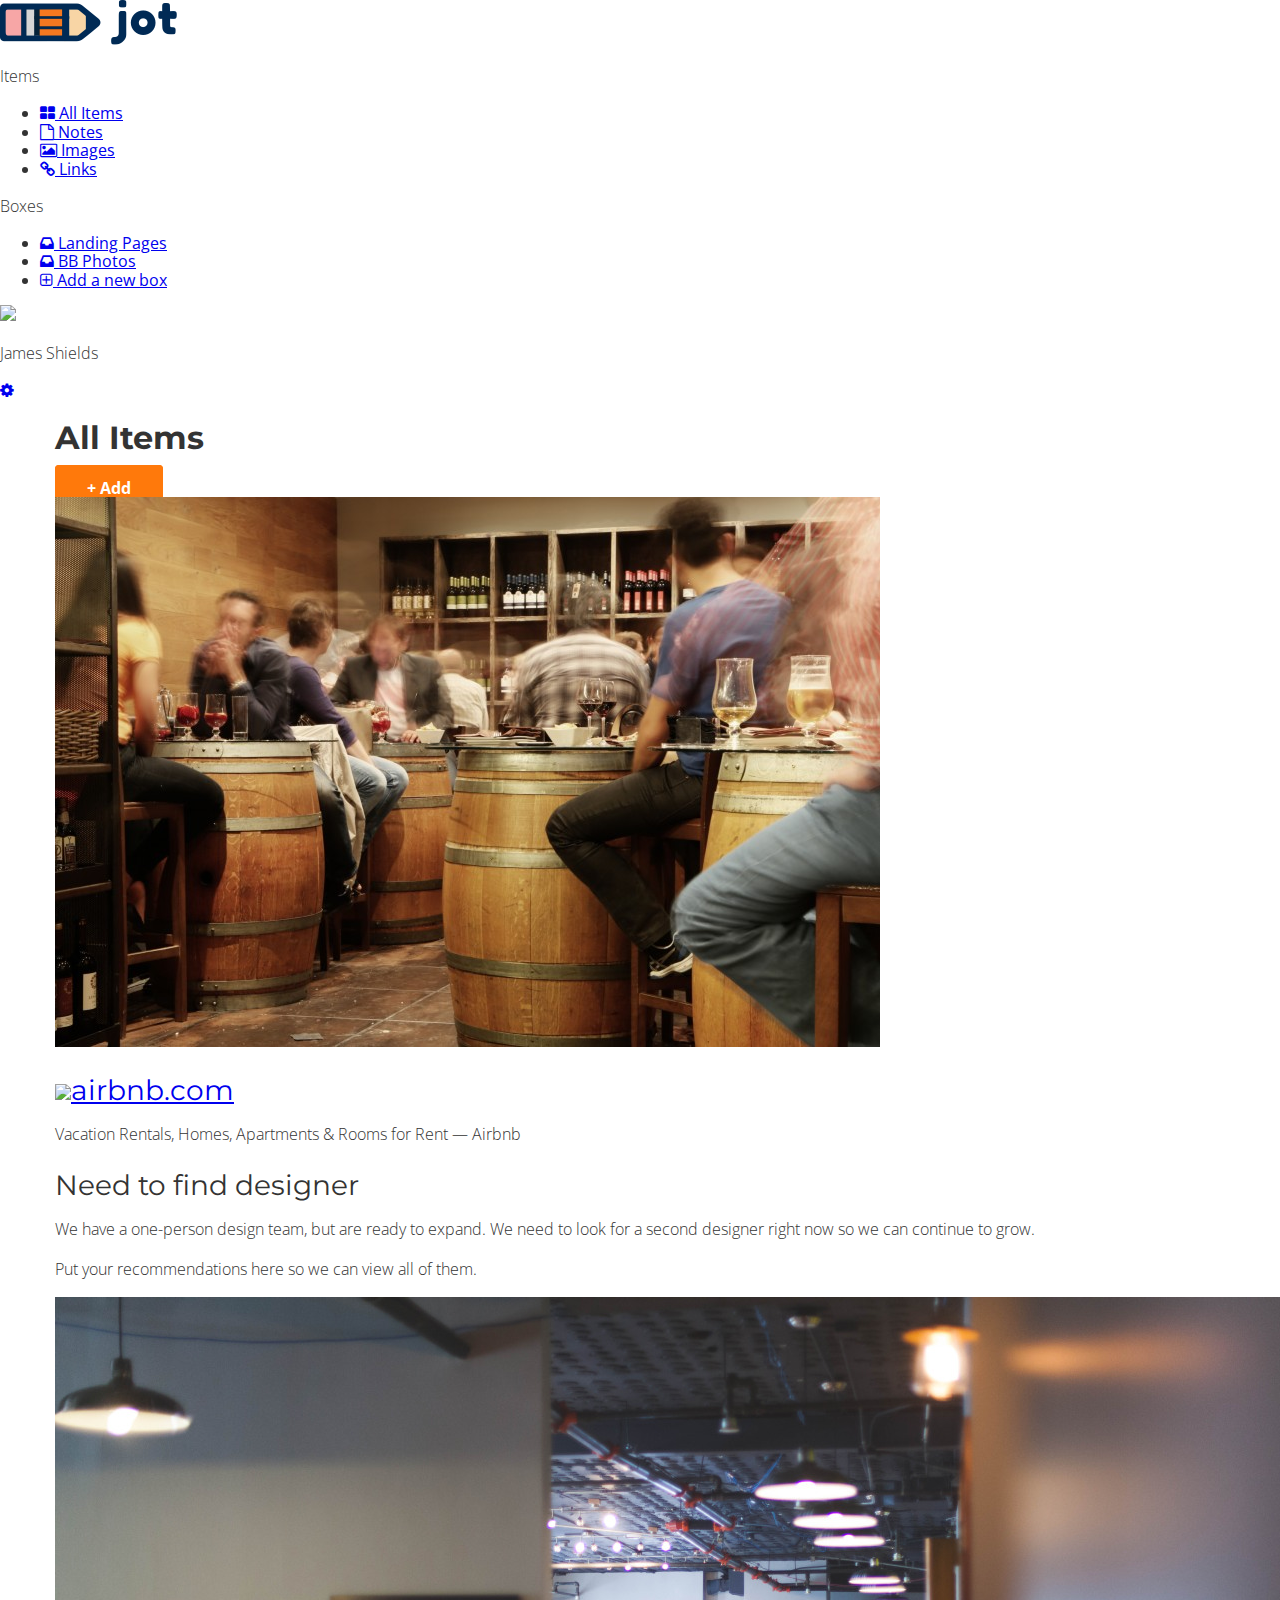
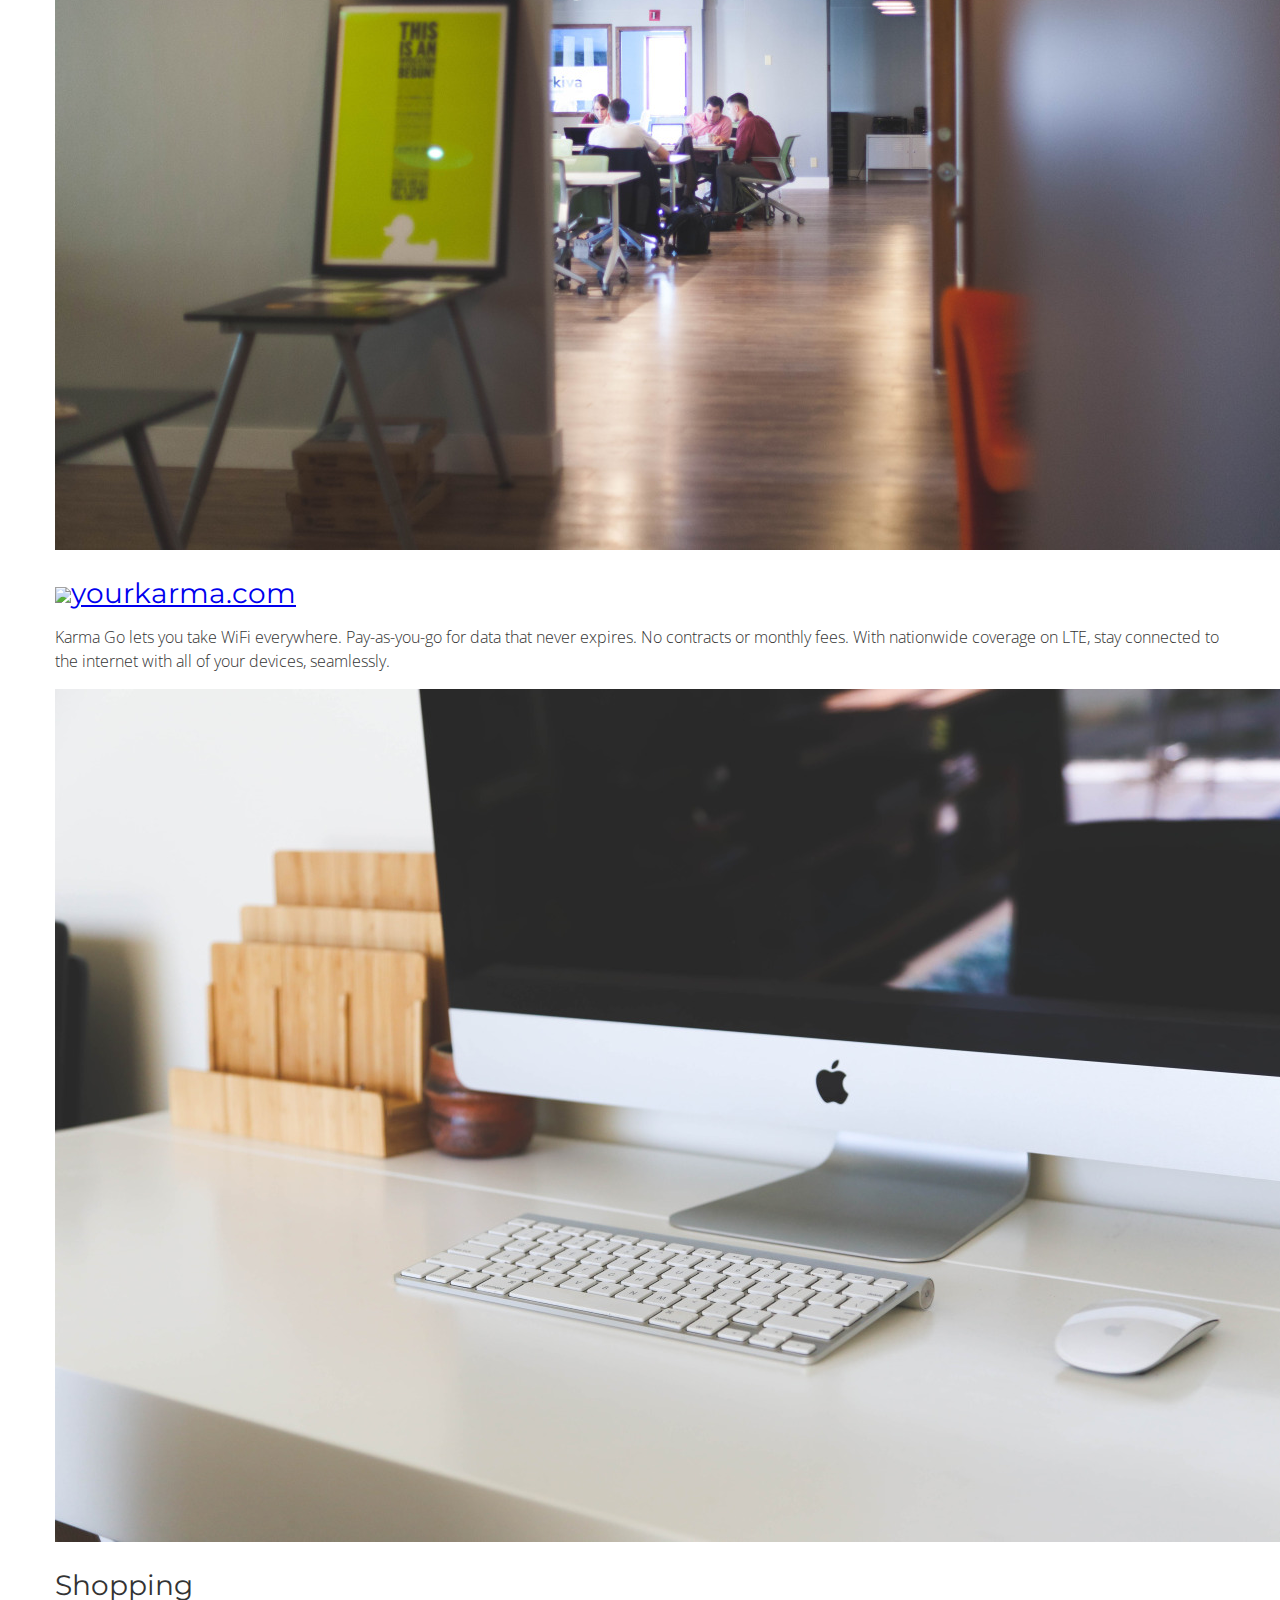
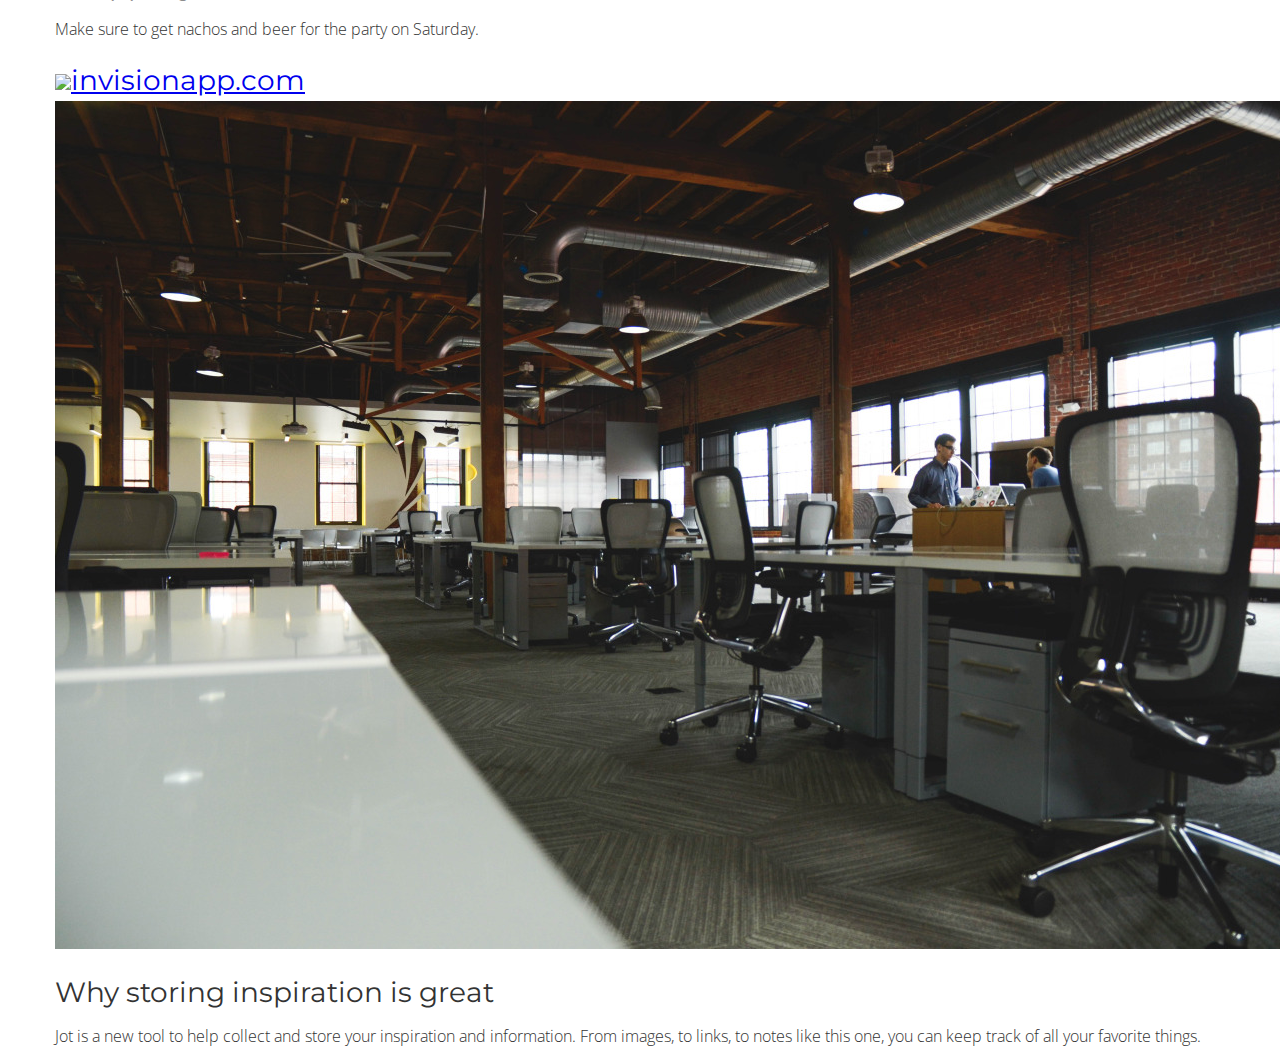
==== dashboard.html @ f3b18cad "Checkpoint 32 completed" ====
<!DOCTYPE html>
<html lang="en-us">
<head>
  <meta http-equiv="X-UA-Compatible" content="IE=Edge">
  <meta name="viewport" content="width=device-width, initial-scale=1">
  <meta charset="UTF-8">

  <title>Dashboard | Jot</title>

  <!-- Google Fonts -->
  <link href="https://fonts.googleapis.com/css?family=Montserrat:400,500,600,700,800|Open+Sans:300,300i,400,400i,600,700" rel="stylesheet">

  <!-- CSS -->
  <link rel="stylesheet" href="css/normalize.css">
  <link rel="stylesheet" href="css/style.css">
  <link rel="stylesheet" href="css/font-awesome.css">

</head>
<body class="dashboard">
   <!-- LEFT NAV -->
   <nav id="left-nav" class="left-nav">
     <a href="#" class="site-logo"><img src="images/site-logo.png" /></a>
     <div class="items">
       <p>Items</p>
       <ul>
         <li><a href="#"><i class="fa fa-th-large"></i> All Items</a></li>
         <li><a href="#"><i class="fa fa-file-o"></i> Notes</a></li>
         <li><a href="#"><i class="fa fa-picture-o"></i> Images</a></li>
         <li><a href="#"><i class="fa fa-link"></i> Links</a></li>
       </ul>
       <p>Boxes</p>
       <ul>
         <li><a href="#"><i class="fa fa-inbox"></i> Landing Pages</a></li>
         <li><a href="#"><i class="fa fa-inbox"></i> BB Photos</a></li>
         <li><a href="#"><i class="fa fa-plus-square-o"></i> Add a new box</a></li>
       </ul>
     </div>
   </div>
 <div class="settings">
   <img src="https://s3.amazonaws.com/uifaces/faces/twitter/jsa/128.jpg">
   <p>James Shields</p>
   <a href="#"><i class="fa fa-cog"></i></a>
 </div>
   </nav>
   <main role="main">
   <!-- Benefits -->
   <section class="content">
     <div class="container">
       <div class="header">
         <h1>All Items</h1>
         <a href="#" class="btn">+ Add</a>
       </div>
     </div>
     <div class="container">
       <div class="content-item">
         <div class="item-box">
           <img src="images/bar.jpg" alt="bar" />
         </div>
       </div>
       <div class="content-item">
         <div class="item-box">
           <h2><img class="favicon" src="https://www.airbnb.com/favicon.ico"><a href="https://www.airbnb.com/" target="_blank">airbnb.com</a></h2>
           <div class="item-box">
             <p>Vacation Rentals, Homes, Apartments &amp; Rooms for Rent &mdash; Airbnb</p>
         </div>
       </div>
       <div class="content-item">
         <div class="item-box">
           <h2>Need to find designer</h2>
           <p>We have a one-person design team, but are ready to expand. We need to look for a second designer right now so we can continue to grow.</p>
           <p>Put your recommendations here so we can view all of them.</p>
         </div>
       </div>
       <div class="content-item">
         <div class="item-box">
           <img src="images/people.jpg" alt="people" />
         </div>
       </div>
       <div class="content-item">
         <div class="item-box">
           <h2><img class="favicon" src="https://www.yourkarma.com/favicon.ico"><a href="https://www.yourkarma.com/" target="_blank">yourkarma.com</a></h2>
             <p>Karma Go lets you take WiFi everywhere. Pay-as-you-go for data that never expires. No contracts or monthly fees. With nationwide coverage on LTE, stay connected to the internet with all of your devices, seamlessly.</p>
         </div>
       </div>
       <div class="content-item">
         <div class="item-box">
           <img src="images/computer.jpg" alt="computer" />
         </div>
       </div>
       <div class="content-item">
         <div class="item-box">
           <h2>Shopping</h2>
           <p>Make sure to get nachos and beer for the party on Saturday.</p>
         </div>
       </div>
       <div class="content-item">
         <div class="item-box">
           <h2><img class="favicon" src="https://www.invisionapp.com/favicon.ico"><a href="https://www.invisionapp.com" target="_blank">invisionapp.com</a></h2>
         </div>
       </div>
       <div class="content-item">
         <div class="item-box">
           <img src="images/office.jpg" alt="office" />
         </div>
       </div>
       <div class="content-item">
         <div class="item-box">
           <h2>Why storing inspiration is great</h2>
           <p>Jot is a new tool to help collect and store your inspiration and information. From images, to links, to notes like this one, you can keep track of all your favorite things.</p>
         </div>
       </div>
     </div>
   </section>
 </main>
</body>
</html>
---- css/style.css ----
html, body {
   overflow-x: hidden;
 }
 body {
   font-family: "Open Sans", Helvetica, Arial, sans-serif;
   color:#333333;
 }
 h1, h2, h3, h4, h5, h6 {
   font-family: "Montserrat", Helvetica, Arial, sans-serif;
 }
 h2 {
   font-size: 28px;
   font-weight: normal;
   margin-bottom: 5px;
 }

 p {
   font-size: 16px;
   line-height: 24px;
   font-weight: 100;
 }

/* GRID */
.container {
  margin-right: auto;
  margin-left: auto;
  padding-left: 15px;
  padding-right: 15px;
  position: relative;
}

.container:before,
.container:after {
  content: " ";
  display: table;
}
.container:after {
  clear: both;
}

/* .one-half, one-third, and .one-fourth STYLES and MEDIA QUERIES */
.one-half, .one-third, .one-fourth {
  width: 96%;
  float: left;
  position: relative;
  min-height: 1px;
  margin: 0 2% 25px;
}

/* Tablet */
@media (min-width: 768px) {
  .container {
    width: 750px;
  }

  .one-half {
    margin: auto;
    width: 50%;
  }
}

/* Laptop */
@media (min-width: 992px) {
  .container {
    width: 970px;
    margin: auto;
  }
  .one-half {
    width: 46%;
  }

  .one-third {
    width: 29.33333%;
  }

  .one-fourth {
    width: 21%;
  }
}

/* Desktop */
@media (min-width: 1200px) {
  .container {
    width: 1170px;
  }

  .one-half {
    width: 50%;
  }
}

/* HEADER Styles and Media Queries */

header {
  color: #FFFFFF;
  background: #318EE4;
  background-image: linear-gradient(206deg, #002A55 0%, #118BFE 100%);
}

header nav {
  padding: 1em 0;
}

/* header nav img styles and media queries */
header nav img {
  display: block;
  margin: auto;
  width: auto;
  height: 50px;
}

@media (min-width: 768px) {
  header nav img {
    margin: 0;
  }
}

/* header nav ul styles and media queries */
header nav ul {
  display: block;
  text-align: center;
  margin: 0;
  padding-right: 35px;
}

@media (min-width: 768px) {
  header nav ul {
  display: inline;
  text-align: right;
  float: right;
  padding-right: 0px;
}
}

header nav ul > li {
  list-style-type: none;
  display: inline-block;
  margin: 0 15px;
}
header nav ul > li.btn-outline {
  padding: 10px 15px;
  border: 2px solid #FFFFFF;
  border-radius: 4px;
}
header nav ul > li.btn-outline:hover {
  background: #FFFFFF;
}
header nav ul > li > a {
  color: #FFFFFF;
  text-decoration: none;
}
header nav ul > li.btn-outline:hover > a {
  color:#34495E;
}

header .hero {
  text-align: center;
  display: block;
  position: relative;
}

/* header .hero h1 styles and media queries */
header .hero h1 {
  font-size: 32px;
  font-weight: normal;
  margin: 15px 0 0;
}

@media (min-width: 768px){
  header .hero h1 {
    font-size: 38px;
    margin: 45px 0 0;
  }
}

@media (min-width: 1200px){
  header .hero h1 {
    font-size: 48px;
  }
}

/* header .hero p styles and media queries */
header .hero p {
  font-size: 16px;
  line-height: 24px;
  font-weight: 100;
  margin: 10px 0 40px;
}

@media (min-width: 768px) {
  header .hero p {
    font-size: 18px;
    line-height: 26px;
  }
}

@media (min-width: 1200px) {
  header .hero p {
    font-size: 22px;
    line-height: 28px;
  }
}
/* header .hero img styles and media queries */
header .hero img {
  display: block;
  margin: 3em auto 0;
  width: auto;
  height: 230px;
}

@media (min-width: 768px){
  header .hero img {
    height: 450px;
  }
}

@media (min-width: 1200px){
  header .hero img {
    height: 500px;
  }
}

/* BUTTONS */

.btn {
  border-radius: 4px;
  color: #FFFFFF;
  font-weight: 700;
  text-decoration: none;
  padding: 10px 30px;
  background: #FF790B;
  border: 2px solid #FF790B;
  box-shadow: 0px 2px 0px 0px #743E11;
}

/* BENEFITS */
.benefits {
  text-align: center;
  display: block;
  position: relative;
}

.benefits ul {
  margin: 0 auto;
  padding: 4em 0;
}

.benefits ul li {
  list-style-type: none;
  display: inline-block;
}

.benefits i {
  color: #118BFE;
  font-size: 60px;
  margin: 0;
  vertical-align: middle;
}

.benefits h2 {
  color: #118BFE;
}

/* PRICING */
.pricing {
  background: #118BFE url("../images/background.png") top center no-repeat;
  background: url("../images/background.png") top center no-repeat, linear-gradient(206deg, #118BFE 0%,#002A55 94%);
  background-size: cover;
  text-align: center;
  padding:4em 0;
}
.pricing h2, .pricing p {
  color: #FFFFFF;
}
.pricing ul {
  margin: 0 auto;
  padding: 2em 0;
}
.pricing ul li {
  list-style-type: none;
}

.box {
  padding:0 15px 15px;
  background: #FFFFFF;
  box-shadow: 0px 2px 4px 0px rgba(0,0,0,0.20);
  min-height: 439px;
  position: relative;
  margin-top: 25px;
}
.box.middle {
  min-height: 485px;
  margin-top: 0px;
}
.box h3 {
  font-family: "Lato", Helvetica, Arial, sans-serif;
  font-weight: 600;
  text-transform: uppercase;
  background: #E2E2E2;
  box-shadow: 0px 1px 2px 0px rgba(0,0,0,0.40);
  left: 0;
  right: 0;
  top: 0;
  text-align: center;
  margin:0 -15px 40px;
  padding:10px 0;
}

.box h4 {
  font-size: 50px;
  font-weight: normal;
  margin: 40px 0 10px;
  color: #118BFE;
}
.box h4 span {
  font-size: 32px;
  vertical-align: top;
}
.box h4 span.month {
  font-family: "Open Sans", Helvetica, Arial, sans-serif;
  font-weight: 100;
  color: #888888;
  font-size: 20px;
  vertical-align: middle;
}
.box ul li {
  font-size: 18px;
  margin-bottom: 20px;
  font-weight: 100;
}
  .box .btn {
    position: absolute;
    bottom: 20px;
    left: 20px;
    right: 20px;
  }
  .small {
    font-size: 12px;
    color: #FEFEFE;
    line-height: 15px;
    font-style: italic;
  }

  @media (min-width: 992px) {
  .box {
    margin: 25px 0;
  }
}

 /* TESTIMONIALS */
.testimonials {
  padding: 4em 0;
  text-align: center;
}
.testimonials h2 {
  color:  #118BFE;
}
.testimonials ul li {
  list-style-type: none;
}
.testimonials blockquote {
  color: #FFFFFF;
  text-align: left;
  font-style: italic;
  background: #002A55;
  position: relative;
  padding: 30px;
  width: auto;
  margin:0;
}
.testimonials blockquote:after {
  top: 100%;
  left: 13%;
  border: solid transparent;
  content: " ";
  height: 0;
  width: 0;
  position: absolute;
  pointer-events: none;
  border-top-color: #002A55;
  border-width: 10px;
  margin-left: -10px;
}
  .testimonials img {
  height: 65px;
  width: 65px;
  border-radius: 50%;
  float: left;
  display: inline-block;
  margin: 20px 10px 0 0;
}
.testimonials p.name {
  float: left;
  display: inline-block;
  text-align: left;
  font-size: 12px;
  margin-top: 30px;
}

.testimonials .one-fourth:nth-child(even) {
  position: relative;
  bottom: -20px;
}


/*Call to Action*/
.bottom-signup {
  padding: 2em 0 4em 0;
  text-align: center;
  color: #FFFFFF;
  height: 125px;
  background: #118BFE;
  background-image: linear-gradient(206deg, #002A55 0%, #118BFE 100%);
}
.bottom-signup p {
  margin: 0px 0 30px;
}

/* FOOTER */

/* Footer styles and media queries */
footer {
  background-color: #002A55;
  background-image: linear-gradient(to top, #118BFE 0%, #118BFE 50%, #002A55 50%, #4495E 100%);
  color: #FFFFFF;
  height: 150px;
  position: relative;
  overflow: hidden;
  z-index: 0;
  padding: 2em 0;
}

  @media (min-width: 992px) {
    footer {
      background: color: #118BFE;
      background-image: linear-gradient(to left,
          #118BFE 0%, #118BFE 33.33337%, #002A55 33.33337%, #002A55 100%);
      height: 100px;
      padding: 0;
    }
}
/* footer p, footer nav ul styles and media queries */
footer p, footer nav ul {
  font-size: 14px;
  font-weight: 100;
  text-align: center;
  margin: 10px auto 0;
}

@media (min-width: 992px) {
  footer p, footer nav ul {
    padding: 2em 0;
    text-align: left;
  }
}

footer nav ul li {
  list-style-type: none;
  display: inline;
}

footer nav ul li a {
  color: #FFFFFF;
  text-decoration: none;
}

/* footer .logo styles and media queries */
footer .logo {
  color: #ffffff;
  display: block;
  margin: auto;
  width: auto;
  height: 50px;
  padding-top: 10px;
}
@media (min-width: 992px) {
footer .logo {
  margin: 0 auto;
  display: block;
}
}

/* Right footer block on larger devices */
@media (min-width: 992px) {
  footer .right-footer-block {
    background-color: #118BFE;
    height: 100px;
    padding: 22px 0;
  }
}
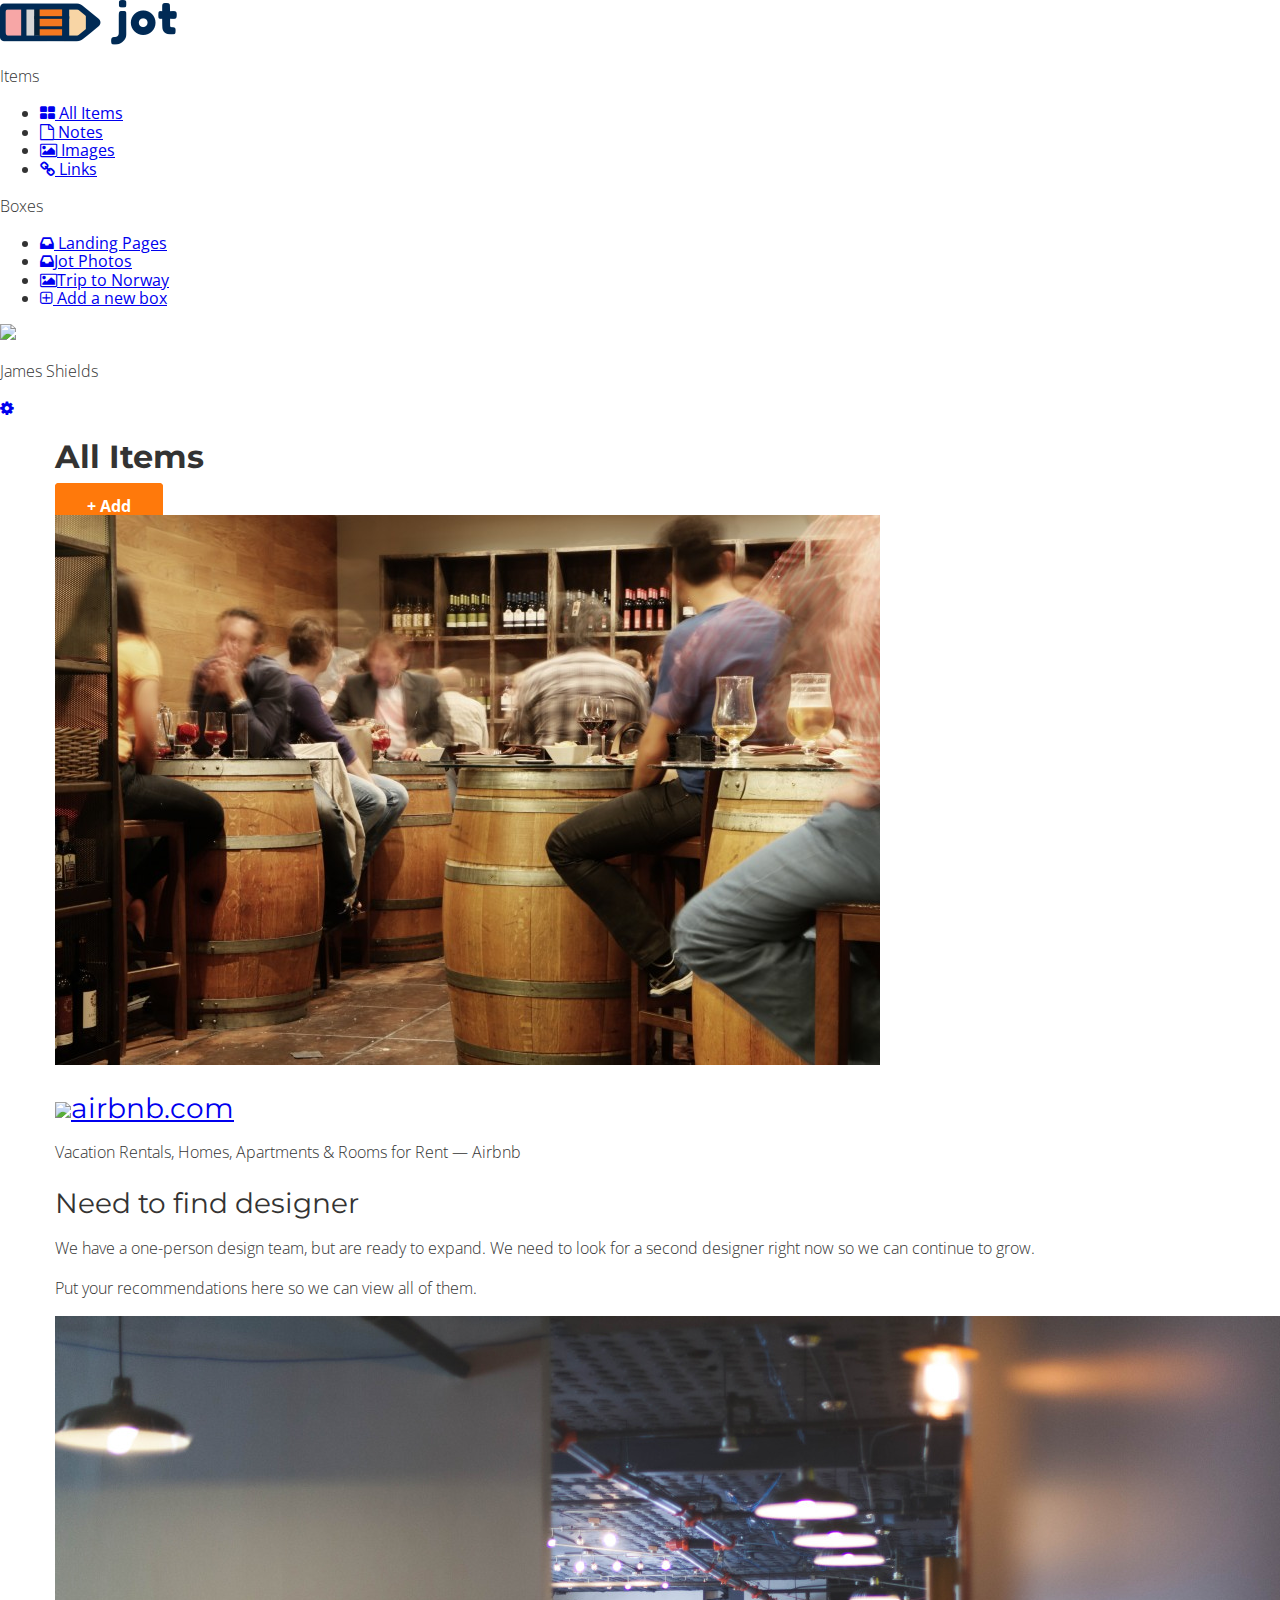
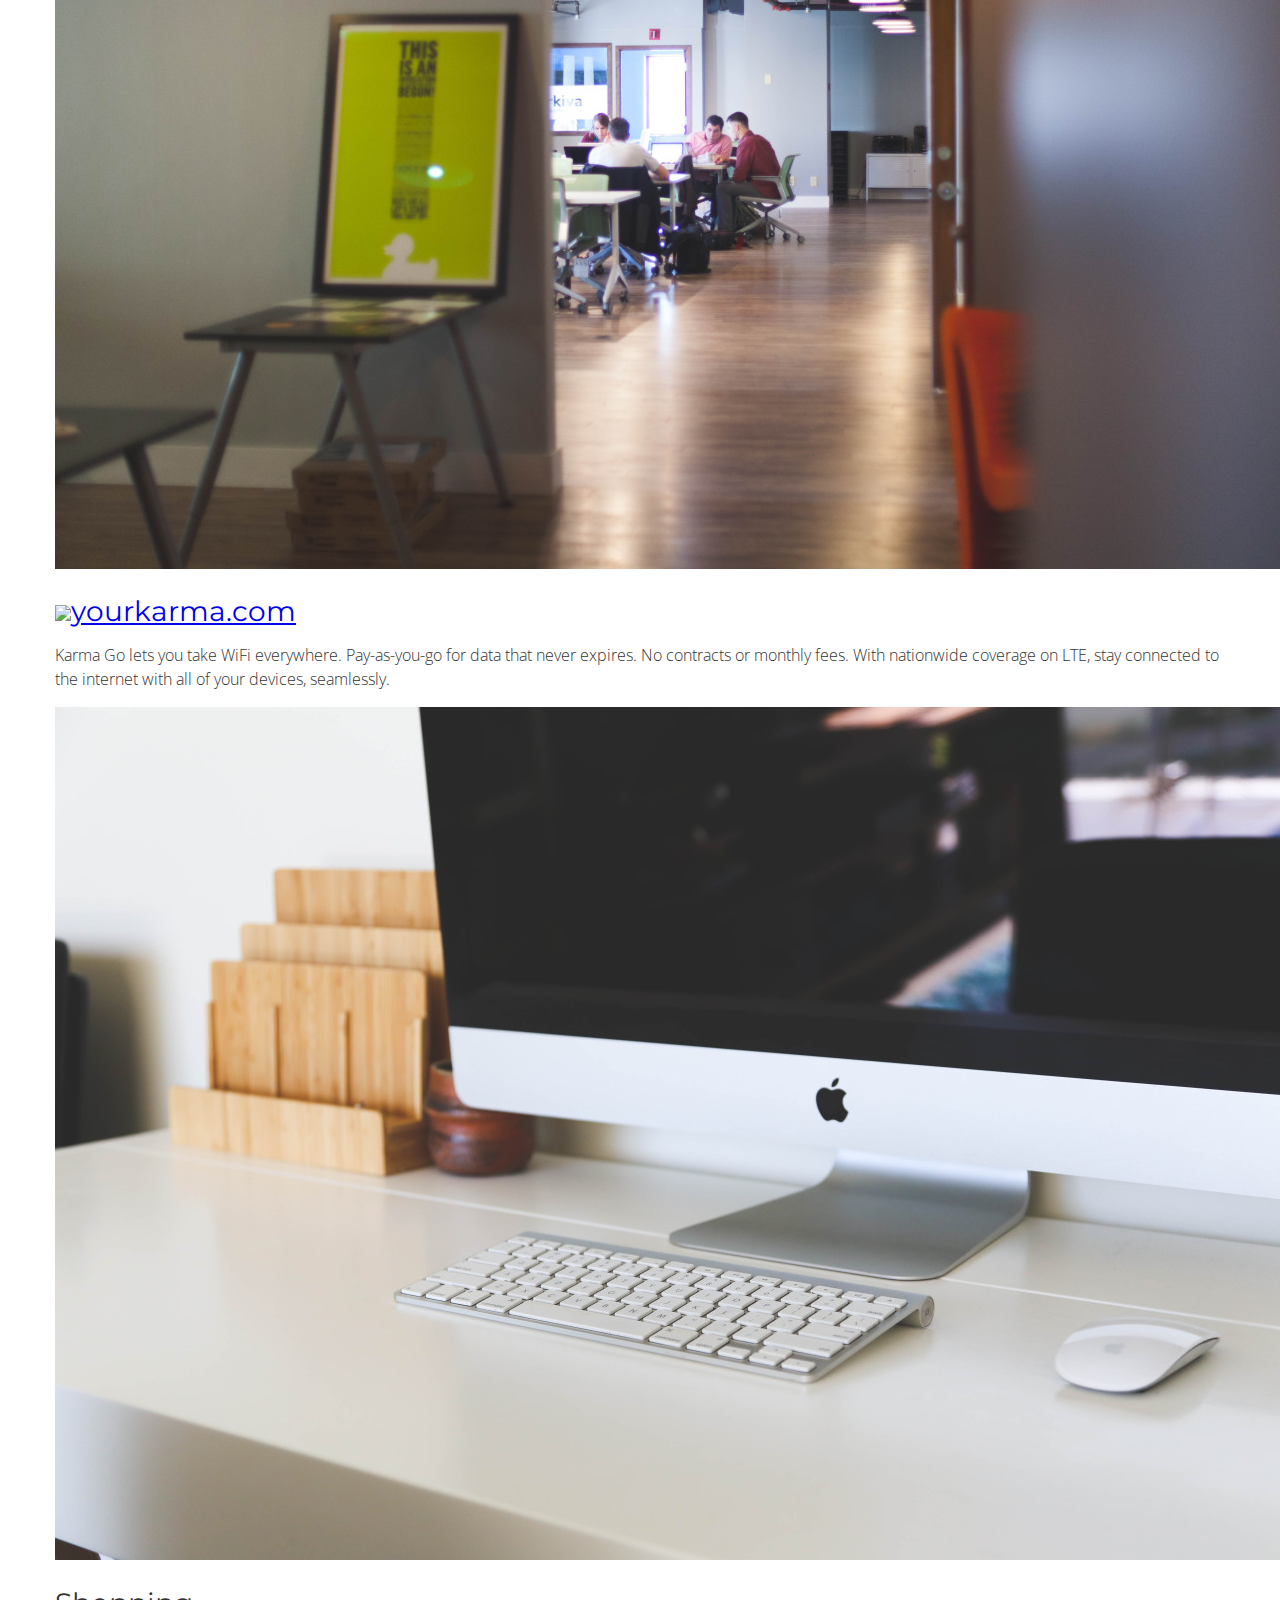
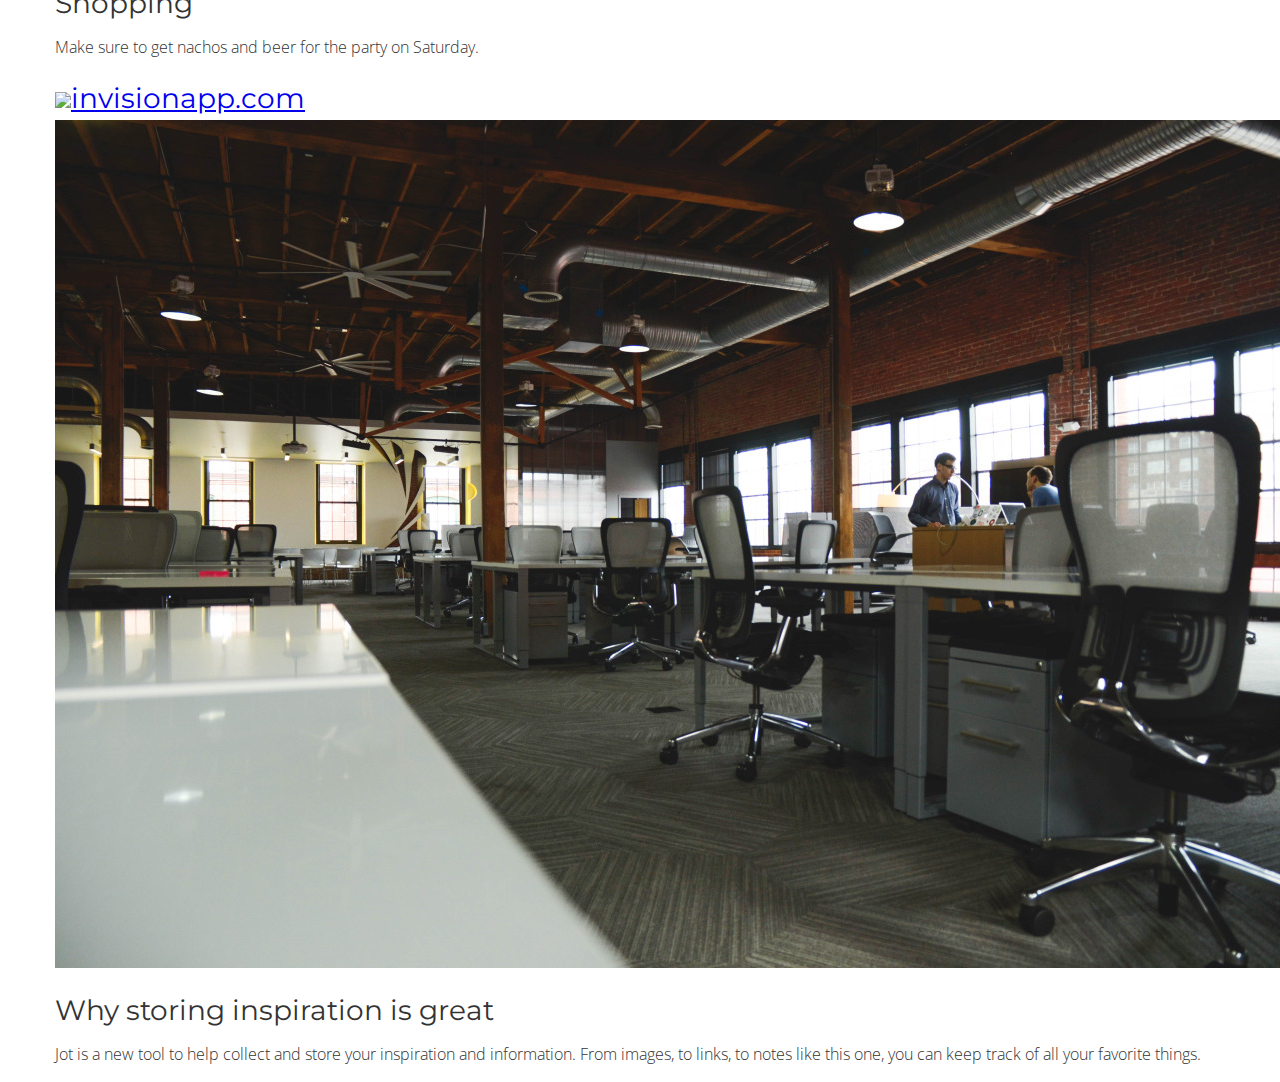
==== commit b3bedc5f: "Dashboard html completed" ====
--- a/dashboard.html
+++ b/dashboard.html
@@ -31,7 +31,8 @@
        <p>Boxes</p>
        <ul>
          <li><a href="#"><i class="fa fa-inbox"></i> Landing Pages</a></li>
-         <li><a href="#"><i class="fa fa-inbox"></i> BB Photos</a></li>
+         <li><a href="#"><i class="fa fa-inbox"></i>Jot Photos</a></li>
+         <li><a href="norway.html"><i class="fa fa-picture-o"></i>Trip to Norway</a></li>
          <li><a href="#"><i class="fa fa-plus-square-o"></i> Add a new box</a></li>
        </ul>
      </div>
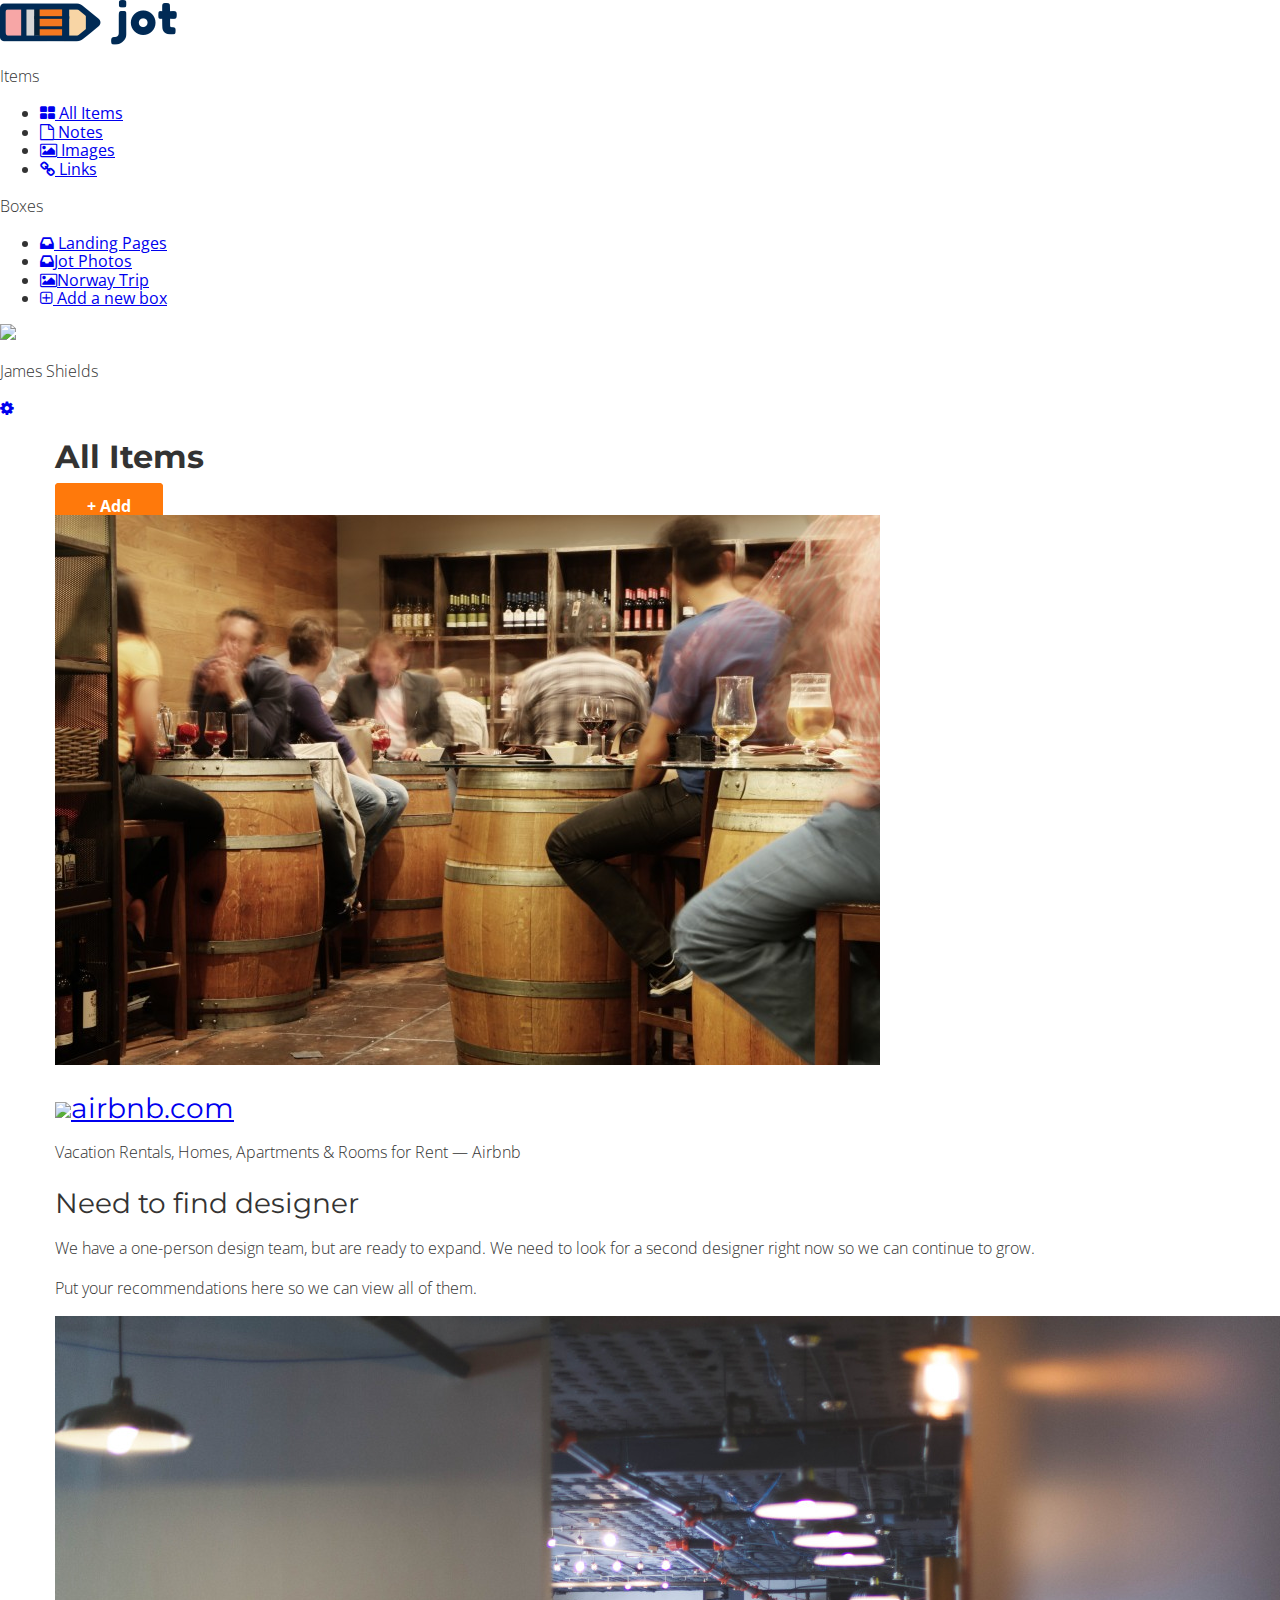
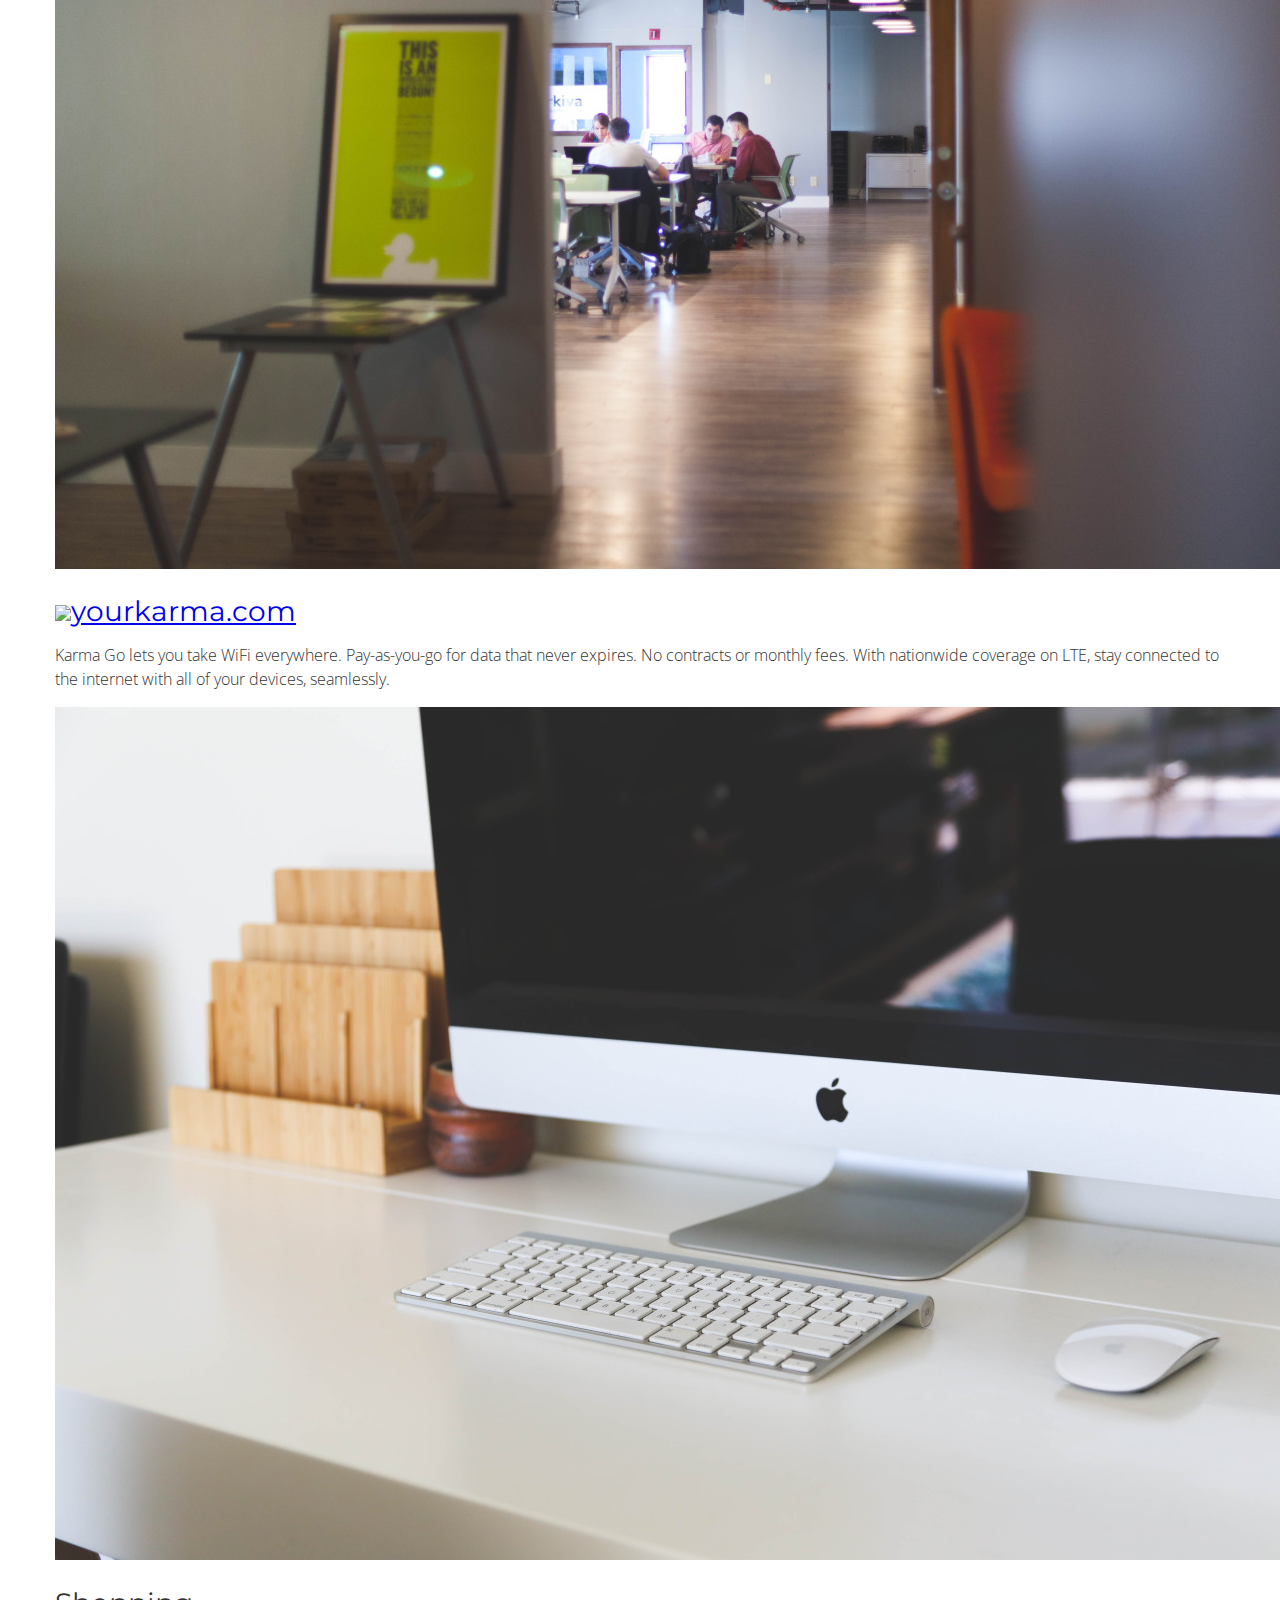
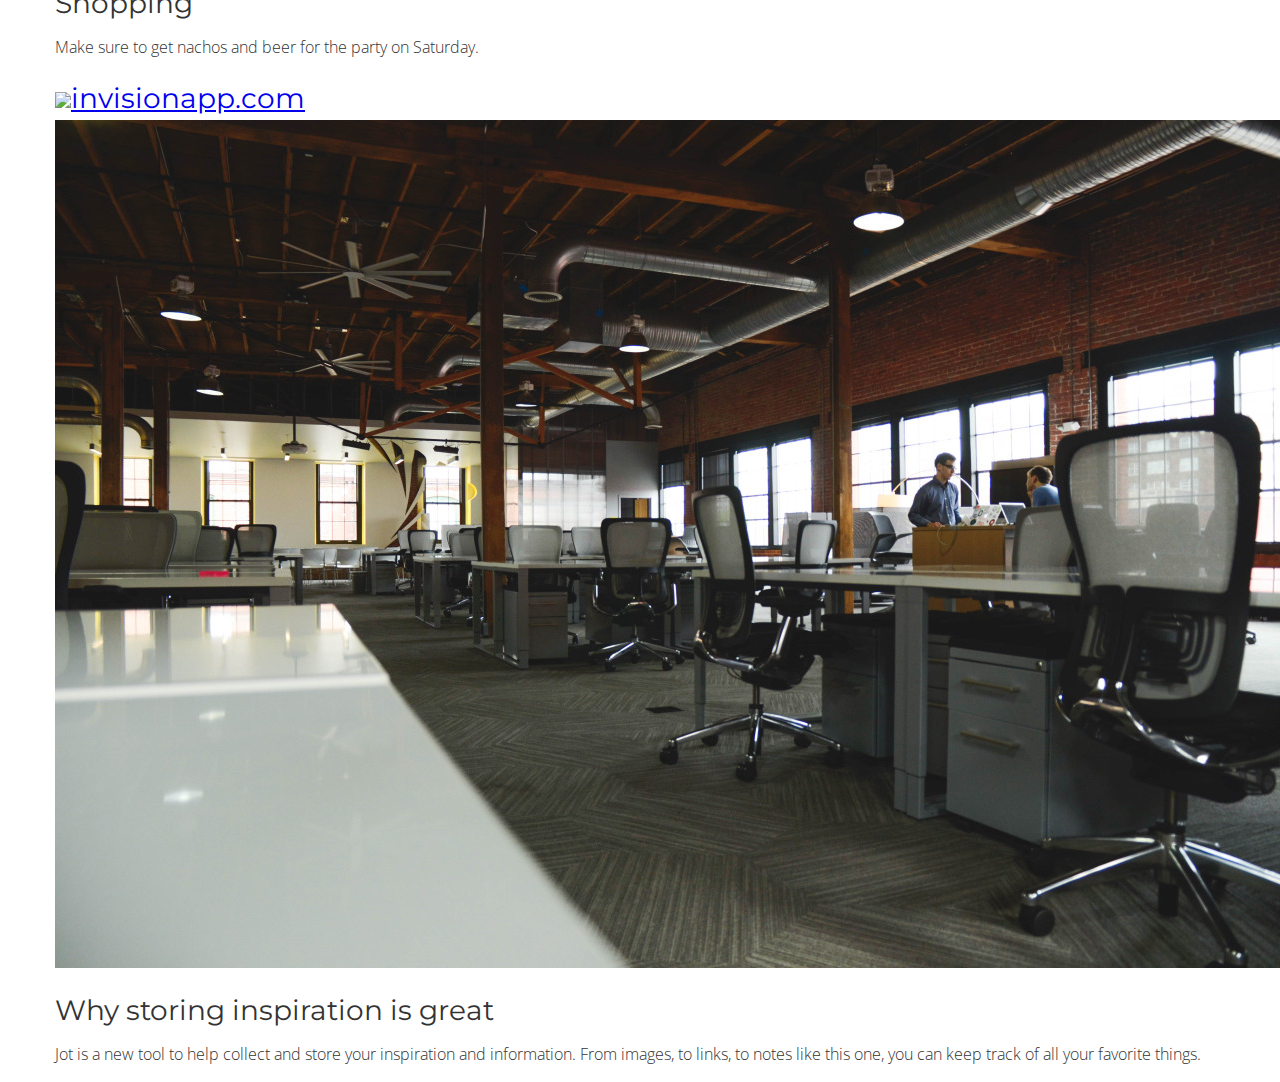
==== commit a87a0a78: "small edits" ====
--- a/dashboard.html
+++ b/dashboard.html
@@ -32,7 +32,7 @@
        <ul>
          <li><a href="#"><i class="fa fa-inbox"></i> Landing Pages</a></li>
          <li><a href="#"><i class="fa fa-inbox"></i>Jot Photos</a></li>
-         <li><a href="norway.html"><i class="fa fa-picture-o"></i>Trip to Norway</a></li>
+         <li><a href="norway.html"><i class="fa fa-picture-o"></i>Norway Trip</a></li>
          <li><a href="#"><i class="fa fa-plus-square-o"></i> Add a new box</a></li>
        </ul>
      </div>
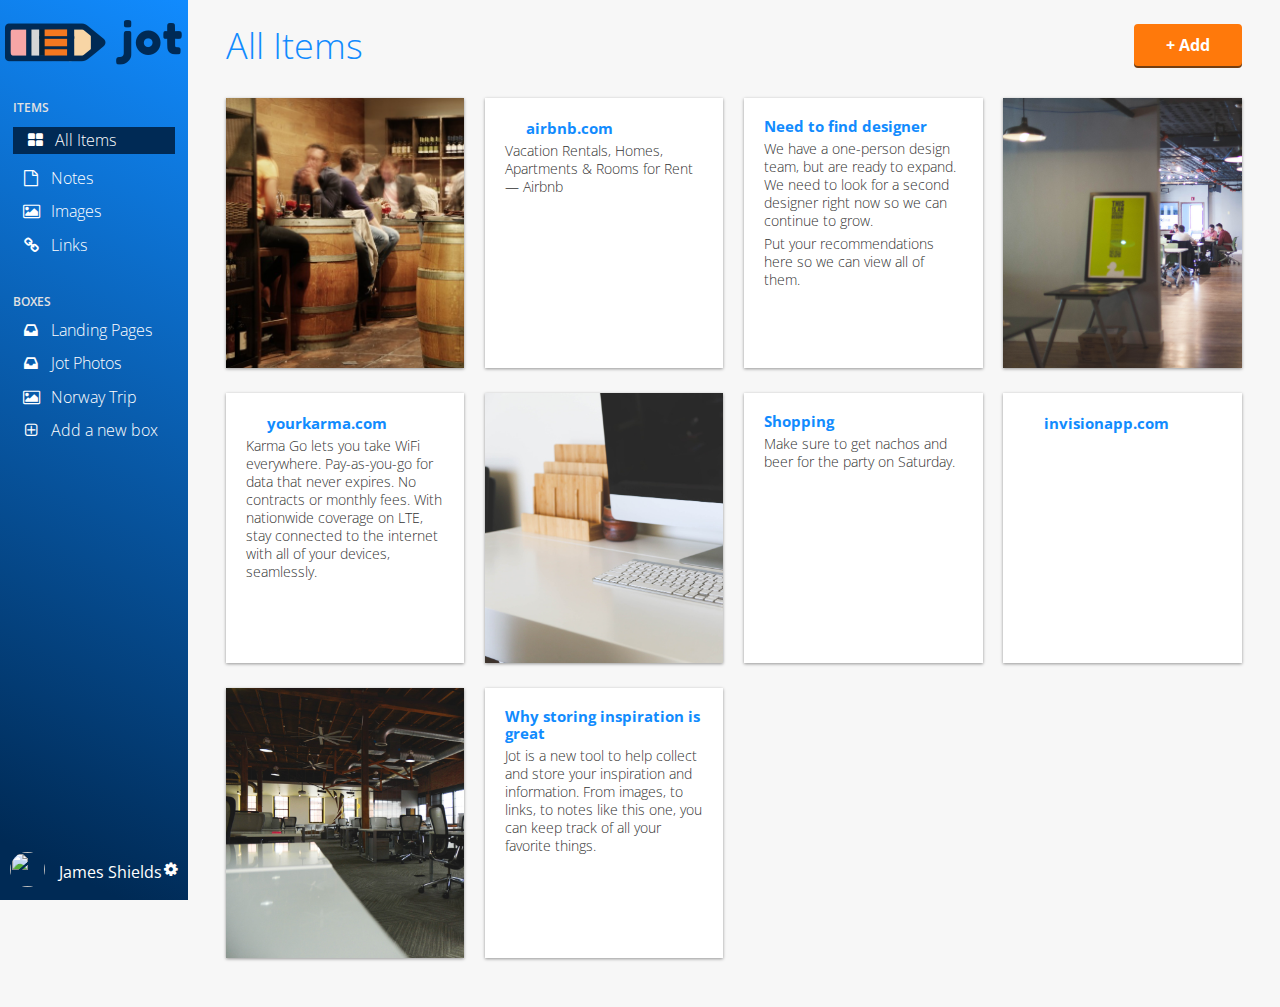
==== commit 51551301: "Dashboard styling completed" ====
--- a/dashboard.html
+++ b/dashboard.html
@@ -23,7 +23,7 @@
      <div class="items">
        <p>Items</p>
        <ul>
-         <li><a href="#"><i class="fa fa-th-large"></i> All Items</a></li>
+         <li class="active"><a href="#"><i class="fa fa-th-large"></i> All Items</a></li>
          <li><a href="#"><i class="fa fa-file-o"></i> Notes</a></li>
          <li><a href="#"><i class="fa fa-picture-o"></i> Images</a></li>
          <li><a href="#"><i class="fa fa-link"></i> Links</a></li>
@@ -31,8 +31,8 @@
        <p>Boxes</p>
        <ul>
          <li><a href="#"><i class="fa fa-inbox"></i> Landing Pages</a></li>
-         <li><a href="#"><i class="fa fa-inbox"></i>Jot Photos</a></li>
-         <li><a href="norway.html"><i class="fa fa-picture-o"></i>Norway Trip</a></li>
+         <li><a href="#"><i class="fa fa-inbox"></i> Jot Photos</a></li>
+         <li><a href="norway.html"><i class="fa fa-picture-o"></i> Norway Trip</a></li>
          <li><a href="#"><i class="fa fa-plus-square-o"></i> Add a new box</a></li>
        </ul>
      </div>
@@ -61,7 +61,6 @@
        <div class="content-item">
          <div class="item-box">
            <h2><img class="favicon" src="https://www.airbnb.com/favicon.ico"><a href="https://www.airbnb.com/" target="_blank">airbnb.com</a></h2>
-           <div class="item-box">
              <p>Vacation Rentals, Homes, Apartments &amp; Rooms for Rent &mdash; Airbnb</p>
          </div>
        </div>
--- a/css/style.css
+++ b/css/style.css
@@ -420,14 +420,13 @@
 
 /* Footer styles and media queries */
 footer {
-  background-color: #002A55;
-  background-image: linear-gradient(to top, #118BFE 0%, #118BFE 50%, #002A55 50%, #4495E 100%);
+  background-color: #C6E4FF;
   color: #FFFFFF;
-  height: 150px;
+  height: 200px;
   position: relative;
   overflow: hidden;
   z-index: 0;
-  padding: 2em 0;
+  padding: 0;
 }
 
   @media (min-width: 992px) {
@@ -442,9 +441,16 @@
 /* footer p, footer nav ul styles and media queries */
 footer p, footer nav ul {
   font-size: 14px;
+  color: #333333;
   font-weight: 100;
   text-align: center;
   margin: 10px auto 0;
+}
+
+@media (min-width: 992px) {
+  footer p, footer nav ul {
+    color: #FFFFFF;
+  }
 }
 
 @media (min-width: 992px) {
@@ -460,8 +466,14 @@
 }
 
 footer nav ul li a {
-  color: #FFFFFF;
+  color: #333333;
   text-decoration: none;
+}
+
+@media (min-width: 992px) {
+  footer nav ul li a {
+    color: #FFFFFF;
+  }
 }
 
 /* footer .logo styles and media queries */
@@ -471,12 +483,13 @@
   margin: auto;
   width: auto;
   height: 50px;
-  padding-top: 10px;
+  padding: 5px;
 }
 @media (min-width: 992px) {
 footer .logo {
   margin: 0 auto;
   display: block;
+  padding-bottom: 30px;
 }
 }
 
@@ -488,3 +501,237 @@
     padding: 22px 0;
   }
 }
+
+  /* DASHBOARD */
+
+  .dashboard {
+    background: #F7F7F7;
+  }
+
+  .left-nav {
+    height: 100vh;
+    width: 14.66666667%;
+    color: #FFFFFF;
+    background: #118BFE;
+    background-image: linear-gradient(206deg, #118BFE 0%, #002A55 94%);
+    float: left;
+    position: fixed;
+    display: block;
+  }
+
+  .left-nav .site-logo {
+   padding: 20px 0;
+   display: block;
+   text-align: center;
+ }
+ .left-nav .items {
+   padding: 0 7%;
+ }
+ .left-nav .items p {
+   font-weight: 600;
+   text-transform: uppercase;
+   font-size: 12px;
+   color: #E2E2E2;
+   line-height: 15px;
+ }
+ .left-nav .items ul {
+   margin: 0 0 40px;
+   padding: 0;
+ }
+ .left-nav .items ul li {
+   list-style-type: none;
+   margin-bottom: 15px;
+ }
+ .left-nav .items ul li a {
+   color: #FFFFFF;
+   text-decoration: none;
+   font-weight: 100;
+   padding-left: 10px;
+ }
+ .left-nav .items ul li a i {
+   width: 16px;
+   text-align: center;
+   margin-right: 8px;
+ }
+
+ .active {
+   background-color: #002A55;
+   padding: 4px;
+ }
+
+ /* LEFT NAVBAR SETTINGS */
+ .left-nav .settings {
+   position: absolute;
+   width: 100%;
+   bottom: 0;
+   left: 0;
+   right: 0;
+   padding: 10px 0;
+ }
+ .left-nav .settings img {
+   height: 35px;
+   width: 35px;
+   border-radius: 50%;
+   margin-left: 10px;
+   display: inline-block;
+ }
+ .left-nav .settings p {
+   display: inline-block;
+   vertical-align: top;
+   padding-top: 8px;
+   font-weight: 400;
+   margin: 0 0 0 10px;
+ }
+ .left-nav .settings a {
+   color: #FFFFFF;
+   text-decoration: none;
+   text-align: right;
+   float: right;
+   margin-right: 10px;
+   margin-top: 8px;
+ }
+
+ /* CONTENT */
+
+ /* .content styles and media queries */
+.content {
+  padding: 6em 1% 1.5em;
+  float: right;
+  width: 98%;
+  position: relative;
+}
+/* Larger Mobile Device */
+@media (min-width:460px) {
+  .content {
+    padding: 1.5em 1%;
+    float: right;
+    width: 90%;
+    position: relative;
+  }
+}
+/* Tablet */
+@media (min-width:768px) {
+  .content {
+    padding: 1.5em 5%;
+    float: right;
+    width: 90%;
+    position: relative;
+  }
+}
+
+/* Laptops and Desktops */
+ @media (min-width:992px) {
+   .content {
+     padding: 1.5em 1%;
+     float: right;
+     width: 83.33333333%;
+     position: relative;
+   }
+ }
+
+.content .header {
+  margin: 0 1% 20px;
+}
+.content .header h1 {
+  font-family: "Open Sans", Helvetica, Arial, sans-serif;
+  font-weight: 100;
+  margin: 0 0 30px;
+  font-size: 36px;
+  color: #118BFE;
+  line-height: 44px;
+  float: left;
+  display: inline-block;
+}
+.content .header > a {
+  float: right;
+}
+
+/* .content-item styles and media queries */
+.content-item {
+  width: 96%;
+  margin: 0 2% 25px;
+  float: left;
+  display: block;
+}
+
+/* .content-item Larger Mobile Devices */
+ @media (min-width:460px) {
+   .content-item {
+     width: 46%;
+     margin: 0 2% 25px;
+     float: left;
+     display: block;
+   }
+ }
+/*Tablet*/
+ @media (min-width:768px) {
+   .content-item {
+     width: 31.33333%;
+     margin: 0 1% 25px;
+   }
+ }
+
+/* Laptop and Desktop */
+@media (min-width:992px) {
+.content-item {
+  width: 23%;
+  margin: 0 1% 25px;
+}
+}
+.item-box {
+  display: block;
+  height: 230px;
+  background: #FFFFFF;
+  box-shadow: 0px 1px 3px 0px rgba(0,0,0,0.40);
+  position: relative;
+  overflow: hidden;
+  padding: 20px;
+}
+
+/* .content > .container media queries */
+/* Tablet */
+ @media (min-width:768px) {
+   .content > .container {
+     width: 700px;
+   }
+ }
+/* Laptops and Desktops */
+ @media (min-width:992px) {
+   .content > .container {
+     width: auto;
+   }
+ }
+
+ .item-box > img {
+   position: absolute;
+   height: 100%;
+   width: auto;
+   top: 0;
+   left: 0;
+   right: 0;
+ }
+ .item-box h2 {
+   font-family: 'Open Sans', Helvetica, Arial, sans-serif;
+   font-weight: 700;
+   color: #118BFE;
+   font-size: 15px;
+   line-height: 17px;
+   margin: 0;
+ }
+ .item-box h2 a {
+   color: #118BFE;
+   text-decoration: none;
+ }
+ .item-box h2 img {
+   width: 16px;
+   height: 16px;
+   position: relative;
+   top: 2px;
+   margin-right: 5px;
+ }
+ .item-box p {
+   font-size: 14px;
+   color: #333333;
+   line-height: 18px;
+   margin: 5px 0 0;
+ }
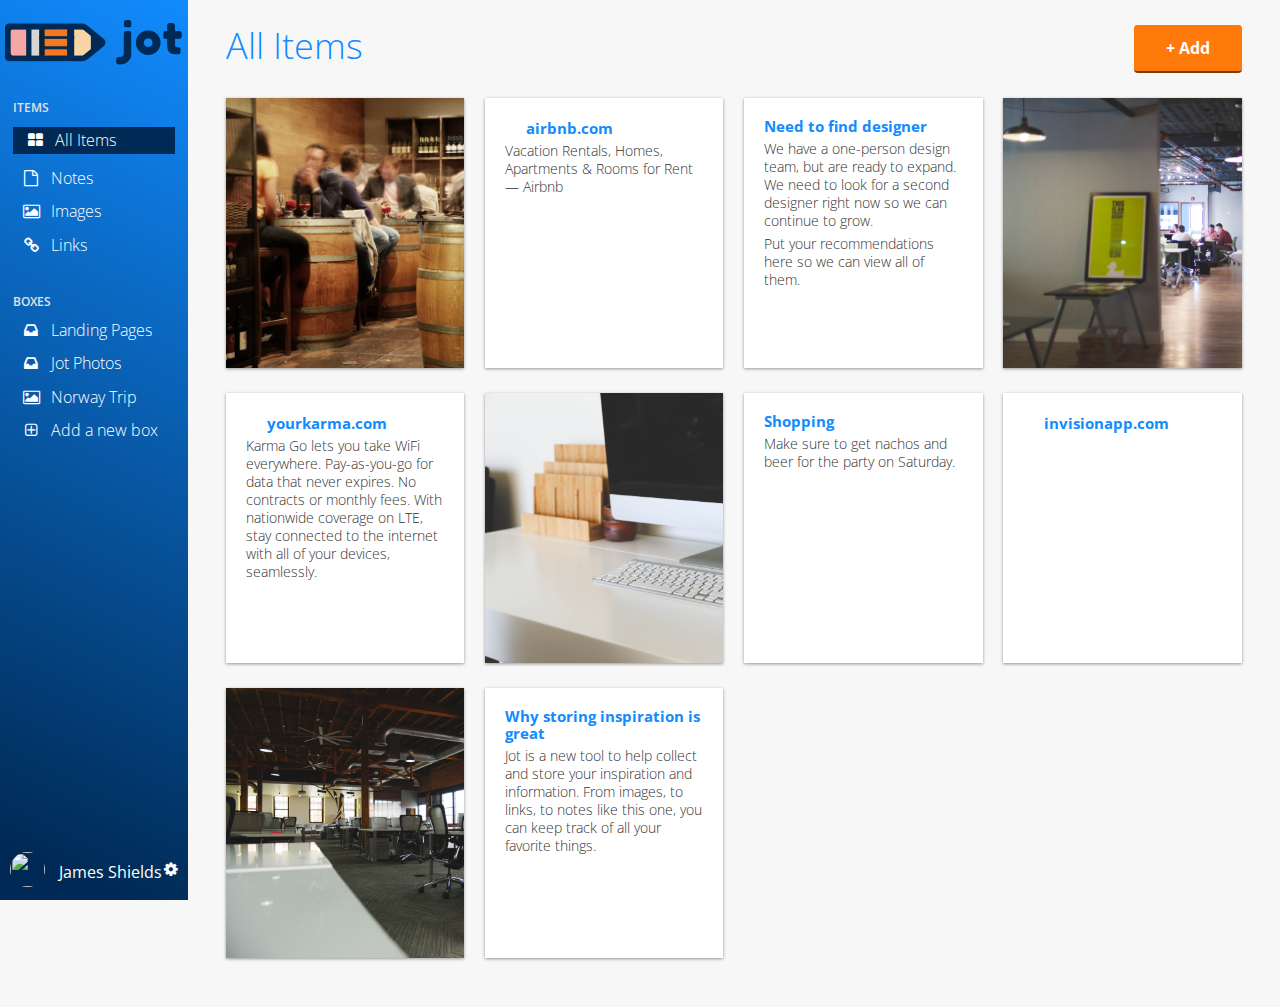
==== commit fc2a2b36: "Checkpoint 34 completed" ====
--- a/dashboard.html
+++ b/dashboard.html
@@ -14,9 +14,12 @@
   <link rel="stylesheet" href="css/normalize.css">
   <link rel="stylesheet" href="css/style.css">
   <link rel="stylesheet" href="css/font-awesome.css">
+  <link rel="stylesheet" href="css/dropit.css">
 
 </head>
 <body class="dashboard">
+  <!-- RESPONSIVE NAV -->
+  <a href="#" class="hamburger" id="menu">&#9776;</a>
    <!-- LEFT NAV -->
    <nav id="left-nav" class="left-nav">
      <a href="#" class="site-logo"><img src="images/site-logo.png" /></a>
@@ -49,7 +52,16 @@
      <div class="container">
        <div class="header">
          <h1>All Items</h1>
-         <a href="#" class="btn">+ Add</a>
+         <ul class="menu">
+            <li>
+              <a href="#" class="btn">+ Add</a>
+              <ul>
+                  <li><a href="#"><i class="fa fa-file-o"></i> Note</a></li>
+                  <li><a href="#"><i class="fa fa-picture-o"></i> Image</a></li>
+                  <li><a href="#"><i class="fa fa-link"></i> Link</a></li>
+              </ul>
+            </li>
+          </ul>
        </div>
      </div>
      <div class="container">
@@ -112,5 +124,13 @@
      </div>
    </section>
  </main>
+ <script src="js/jquery-3.2.1.min.js"></script>
+ <script src="js/dropit.js"></script>
+   <script type="text/javascript">
+     $(".menu").dropit();
+     $("#menu").click(function(){
+       $("#left-nav").toggleClass("open", 200);
+     });
+   </script>
 </body>
 </html>
--- a/css/style.css
+++ b/css/style.css
@@ -507,17 +507,83 @@
   .dashboard {
     background: #F7F7F7;
   }
-
   .left-nav {
-    height: 100vh;
-    width: 14.66666667%;
-    color: #FFFFFF;
-    background: #118BFE;
-    background-image: linear-gradient(206deg, #118BFE 0%, #002A55 94%);
-    float: left;
-    position: fixed;
-    display: block;
-  }
+     height: 100vh;
+     height: 100%;
+     width:14.66666667%;
+     width:280px;
+     color:#FFFFFF;
+     background: #118BFE;
+     background-image: linear-gradient(206deg, #118BFE 0%, #002A55 94%);
+     float:left;
+     position: fixed;
+     position:absolute;
+     display:block;
+     -webkit-transition: all 0.3s ease-in-out;
+     -moz-transition: all 0.3s ease-in-out;
+     -o-transition: all 0.3s ease-in-out;
+     transition: all 0.3s ease-in-out;
+     transform: translate(-280px,0);
+       -webkit-transform: translate(-280px,0); /** Chrome & Safari **/
+       -o-transform: translate(-280px,0); /** Opera **/
+       -moz-transform: translate(-280px,0); /** Firefox **/
+   }
+
+   .left-nav.open {
+     display:block;
+   width:280px;
+   background: #118BFE;
+   background-image: linear-gradient(206deg, #118BFE 0%, #002A55 94%);
+   -webkit-transition: all 0.3s ease-in-out;
+   -moz-transition: all 0.3s ease-in-out;
+   -o-transition: all 0.3s ease-in-out;
+   transition: all 0.3s ease-in-out;
+   transform: translate(0,0);
+     -webkit-transform: translate(0,0); /** Chrome & Safari **/
+     -o-transform: translate(0,0); /** Opera **/
+     -moz-transform: translate(0,0); /** Firefox **/
+     z-index: 100;
+   }
+
+   .hamburger {
+     position:absolute;
+     z-index: 1000;
+     background:#118BFE;
+     color:#FFF;
+     text-decoration: none;
+     font-size: 22px;
+     padding: 10px 15px;
+     border-radius: 4px;
+     left: 5px;
+     top: 15px;
+   }
+
+   @media (min-width:992px) {
+   .left-nav {
+     height: 100vh;
+     width:14.66666667%;
+     color:#FFFFFF;
+     background: #34495E;
+     background-image: linear-gradient(206deg, #118BFE 0%, #002A55 94%);
+     float:left;
+     position: fixed;
+     display:block;
+     transform: translate(0,0);
+     -webkit-transform: translate(0,0); /** Chrome & Safari **/
+     -o-transform: translate(0,0); /** Opera **/
+     -moz-transform: translate(0,0); /** Firefox **/
+   }
+   .left-nav.open {
+     width:14.66666667%;
+     transform: translate(0,0);
+     -webkit-transform: translate(0,0); /** Chrome & Safari **/
+     -o-transform: translate(0,0); /** Opera **/
+     -moz-transform: translate(0,0); /** Firefox **/
+   }
+   .hamburger {
+     display:none;
+   }
+ }
 
   .left-nav .site-logo {
    padding: 20px 0;
--- a/css/dropit.css
+++ b/css/dropit.css
@@ -0,0 +1,65 @@
+/*
+ * Dropit v1.1.0
+ * http://dev7studios.com/dropit
+ *
+ * Copyright 2012, Dev7studios
+ * Free to use and abuse under the MIT license.
+ * http://www.opensource.org/licenses/mit-license.php
+ */
+
+/* These styles assume you are using ul and li */
+.dropit {
+  list-style: none;
+  padding: 0;
+  margin: 0;
+  margin: 15px 0 0;
+  float: right;
+  display: inline-block;
+}
+.dropit .dropit-trigger { position: relative; }
+.dropit .dropit-submenu {
+  position: absolute;
+  top: 100%;
+  left: 0; /* dropdown left or right */
+  right: 0; /* dropdown left or right */
+  z-index: 1000;
+  display: none;
+  min-width: 150px;
+  min-width: 100px;
+  list-style: none;
+  padding: 0;
+  padding: 20px;
+  margin: 0;
+  margin: 20px 0 0;
+}
+.dropit .dropit-open .dropit-submenu {
+  display: block;
+   background: #FFFFFF;
+   box-shadow: 0px 2px 4px 0px rgba(0,0,0,0.30);
+   border-radius: 4px;
+}
+ .dropit .dropit-open .dropit-submenu:after {
+  content: " ";
+  position: absolute;
+  border-style: solid;
+  border-width: 0 8px 8px;
+  border-color: #FFFFFF transparent;
+  display: block;
+  width: 0;
+  z-index: 1;
+  top: -8px;
+  right: 10px;
+ }
+ .dropit .dropit-open .dropit-submenu li {
+  display: block;
+  margin-bottom: 20px;
+ }
+ .dropit .dropit-open .dropit-submenu li:last-child {
+  margin-bottom: 0px;
+ }
+ .dropit .dropit-open .dropit-submenu li a {
+  color:#118BFE;
+  text-decoration: none;
+  font-family: "Open Sans", Helvetica, Arial, sans-serif;
+  font-weight:100;
+ }
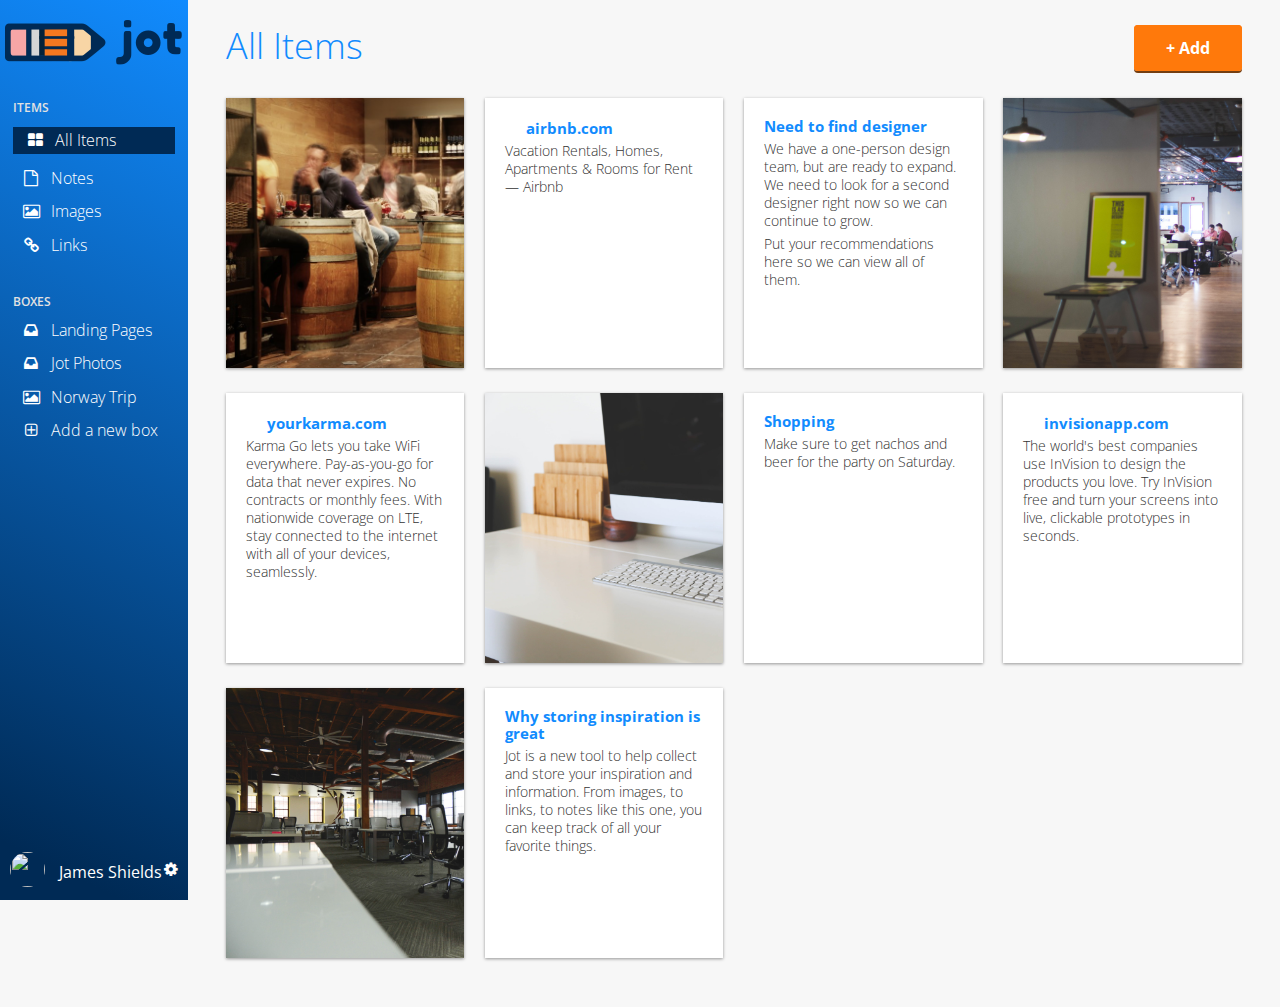
==== commit dfa274e5: "Dashboard Javascript Completed" ====
--- a/dashboard.html
+++ b/dashboard.html
@@ -43,7 +43,16 @@
  <div class="settings">
    <img src="https://s3.amazonaws.com/uifaces/faces/twitter/jsa/128.jpg">
    <p>James Shields</p>
-   <a href="#"><i class="fa fa-cog"></i></a>
+   <ul class="menu-settings">
+     <li>
+       <a href="#"><i class="fa fa-cog"></i></a>
+       <ul>
+         <li><a href="#"><i class="fa fa-cog"></i> Settings</a></li>
+         <li><a href="#"><i class="fa fa-users"></i> Collaborators</a></li>
+         <li><a href="#"><i class="fa fa-sign-out"></i> Logout</a></li>
+      </ul>
+    </li>
+  </ul>
  </div>
    </nav>
    <main role="main">
@@ -108,6 +117,7 @@
        <div class="content-item">
          <div class="item-box">
            <h2><img class="favicon" src="https://www.invisionapp.com/favicon.ico"><a href="https://www.invisionapp.com" target="_blank">invisionapp.com</a></h2>
+           <p>The world's best companies use InVision to design the products you love. Try InVision free and turn your screens into live, clickable prototypes in seconds.</p>
          </div>
        </div>
        <div class="content-item">
@@ -128,6 +138,7 @@
  <script src="js/dropit.js"></script>
    <script type="text/javascript">
      $(".menu").dropit();
+     $(".menu-settings").dropit();
      $("#menu").click(function(){
        $("#left-nav").toggleClass("open", 200);
      });
--- a/css/dropit.css
+++ b/css/dropit.css
@@ -20,7 +20,7 @@
 .dropit .dropit-submenu {
   position: absolute;
   top: 100%;
-  left: 0; /* dropdown left or right */
+  left: 100; /* dropdown left or right */
   right: 0; /* dropdown left or right */
   z-index: 1000;
   display: none;
@@ -32,6 +32,7 @@
   margin: 0;
   margin: 20px 0 0;
 }
+
 .dropit .dropit-open .dropit-submenu {
   display: block;
    background: #FFFFFF;
@@ -39,16 +40,16 @@
    border-radius: 4px;
 }
  .dropit .dropit-open .dropit-submenu:after {
-  content: " ";
-  position: absolute;
-  border-style: solid;
-  border-width: 0 8px 8px;
-  border-color: #FFFFFF transparent;
-  display: block;
-  width: 0;
-  z-index: 1;
-  top: -8px;
-  right: 10px;
+   content: " ";
+   position: absolute;
+   border-style: solid;
+   border-width: 0 8px 8px;
+   border-color: #FFFFFF transparent;
+   display: block;
+   width: 0;
+   z-index: 1;
+  bottom: 100%;
+   right: 10px;
  }
  .dropit .dropit-open .dropit-submenu li {
   display: block;
@@ -63,3 +64,45 @@
   font-family: "Open Sans", Helvetica, Arial, sans-serif;
   font-weight:100;
  }
+
+ /* Settings Dropdown */
+
+.menu-settings {
+  top: 0;
+  bottom: 100%;
+  margin: 0;
+}
+.menu-settings .dropit-submenu {
+  display: block;
+  position: absolute;
+  top: auto;
+  bottom: 100%;
+  left: -135px; /* dropdown left or right */
+  right: 0; /* dropdown left or right */
+  background-color: white;
+  box-shadow: 0px 2px 4px 0px rgba(0,0,0,0.30);
+  border-radius: 4px;
+  width: 120px;
+  padding: 20px 20px;
+}
+.menu-settings .dropit-submenu:after{
+   content: " ";
+   position: absolute;
+   border-style: solid;
+   border-width: 0 8px 8px;
+   border-color: #FFFFFF transparent;
+   display: block;
+   width: 0;
+   z-index: 1;
+   top: 100%;
+   right: 10px;
+   transform: rotate(180deg); /* rotate arrow */
+}
+.menu-settings .dropit-submenu li{
+  font-size: 14px;
+  line-height: 7px;
+  margin: 5px 0;
+  text-align: center;
+  text-align: left;
+  float: left;
+}
